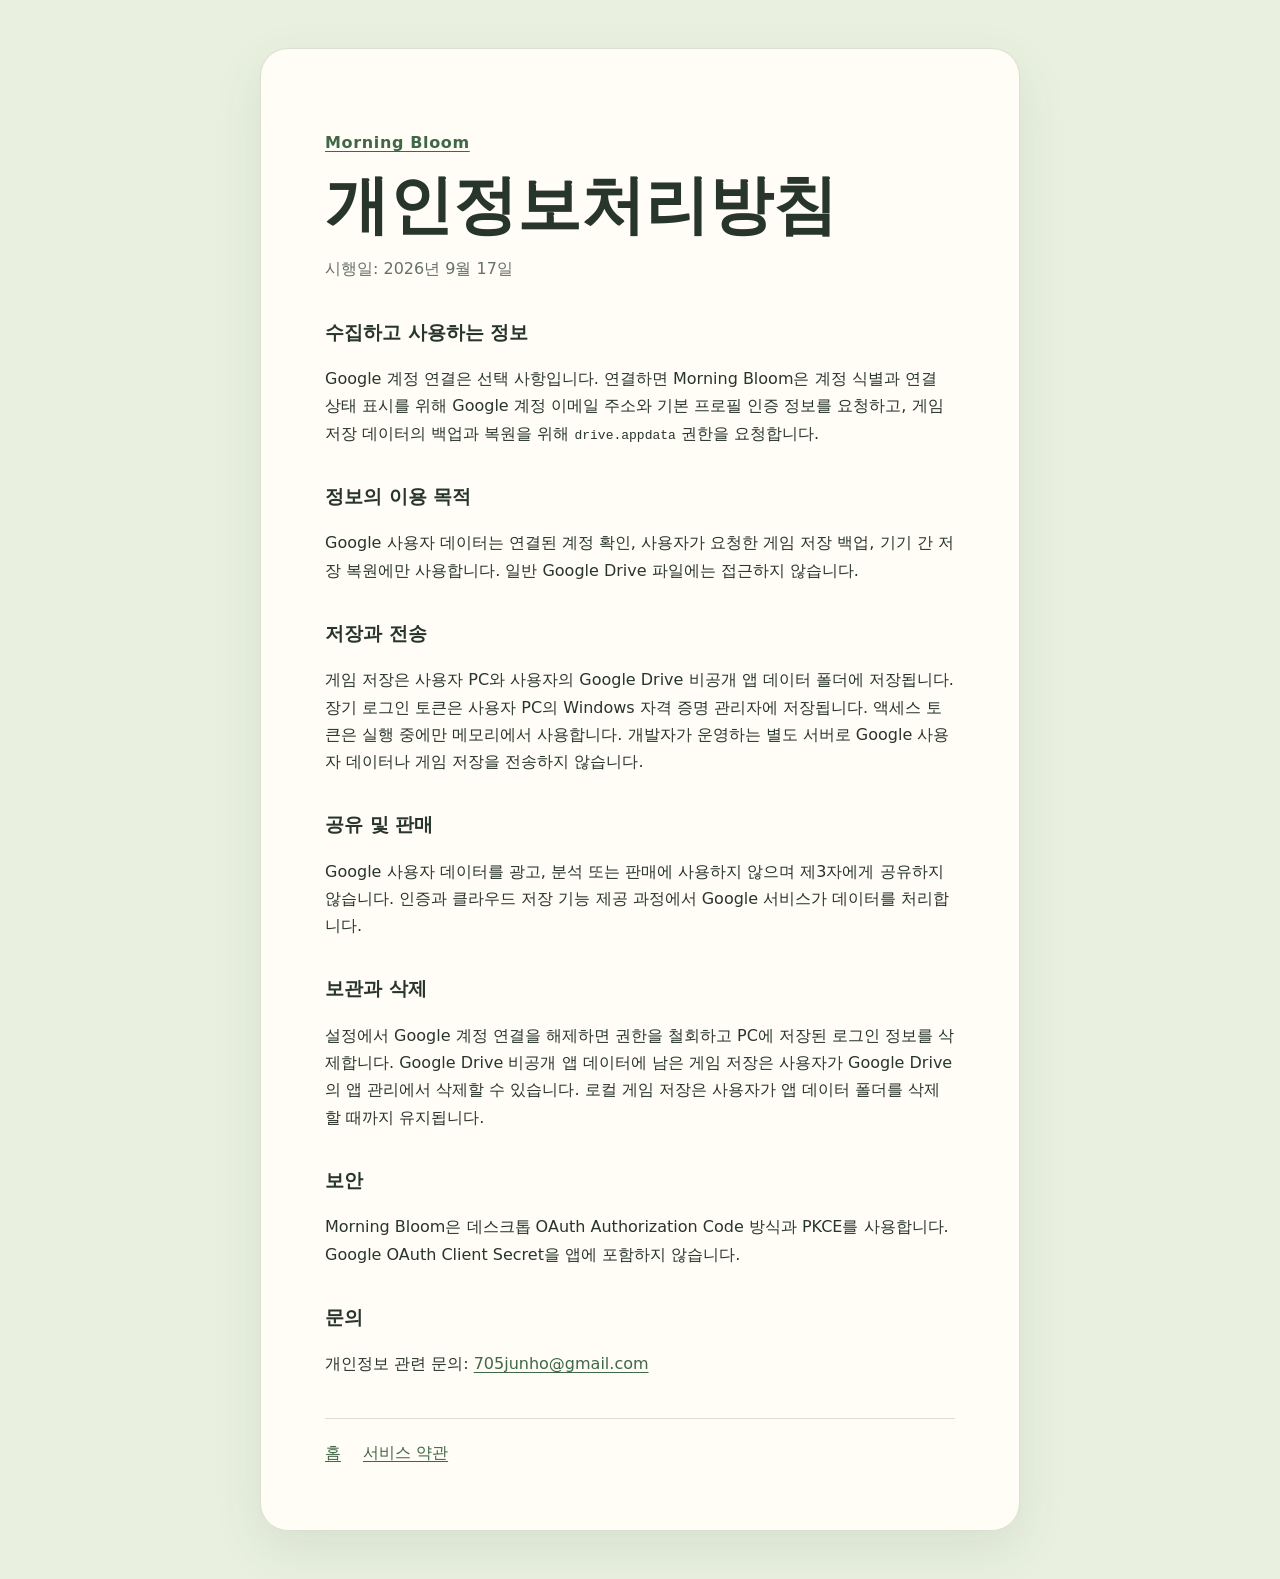
==== docs/privacy/index.html @ 7cd7b0e3 "Add public OAuth branding pages" ====
<!doctype html>
<html lang="ko">
<head>
  <meta charset="utf-8">
  <meta name="viewport" content="width=device-width, initial-scale=1">
  <meta name="description" content="Morning Bloom 개인정보처리방침">
  <title>개인정보처리방침 · Morning Bloom</title>
  <link rel="stylesheet" href="../site.css">
</head>
<body>
  <main>
    <p class="eyebrow"><a href="../">Morning Bloom</a></p>
    <h1>개인정보처리방침</h1>
    <p class="muted">시행일: 2026년 9월 17일</p>

    <section>
      <h2>수집하고 사용하는 정보</h2>
      <p>Google 계정 연결은 선택 사항입니다. 연결하면 Morning Bloom은 계정 식별과 연결 상태 표시를 위해 Google 계정 이메일 주소와 기본 프로필 인증 정보를 요청하고, 게임 저장 데이터의 백업과 복원을 위해 <code>drive.appdata</code> 권한을 요청합니다.</p>
    </section>

    <section>
      <h2>정보의 이용 목적</h2>
      <p>Google 사용자 데이터는 연결된 계정 확인, 사용자가 요청한 게임 저장 백업, 기기 간 저장 복원에만 사용합니다. 일반 Google Drive 파일에는 접근하지 않습니다.</p>
    </section>

    <section>
      <h2>저장과 전송</h2>
      <p>게임 저장은 사용자 PC와 사용자의 Google Drive 비공개 앱 데이터 폴더에 저장됩니다. 장기 로그인 토큰은 사용자 PC의 Windows 자격 증명 관리자에 저장됩니다. 액세스 토큰은 실행 중에만 메모리에서 사용합니다. 개발자가 운영하는 별도 서버로 Google 사용자 데이터나 게임 저장을 전송하지 않습니다.</p>
    </section>

    <section>
      <h2>공유 및 판매</h2>
      <p>Google 사용자 데이터를 광고, 분석 또는 판매에 사용하지 않으며 제3자에게 공유하지 않습니다. 인증과 클라우드 저장 기능 제공 과정에서 Google 서비스가 데이터를 처리합니다.</p>
    </section>

    <section>
      <h2>보관과 삭제</h2>
      <p>설정에서 Google 계정 연결을 해제하면 권한을 철회하고 PC에 저장된 로그인 정보를 삭제합니다. Google Drive 비공개 앱 데이터에 남은 게임 저장은 사용자가 Google Drive의 앱 관리에서 삭제할 수 있습니다. 로컬 게임 저장은 사용자가 앱 데이터 폴더를 삭제할 때까지 유지됩니다.</p>
    </section>

    <section>
      <h2>보안</h2>
      <p>Morning Bloom은 데스크톱 OAuth Authorization Code 방식과 PKCE를 사용합니다. Google OAuth Client Secret을 앱에 포함하지 않습니다.</p>
    </section>

    <section>
      <h2>문의</h2>
      <p>개인정보 관련 문의: <a href="mailto:705junho@gmail.com">705junho@gmail.com</a></p>
    </section>

    <nav aria-label="정책 문서"><a href="../">홈</a><a href="../terms/">서비스 약관</a></nav>
  </main>
</body>
</html>
---- docs/site.css ----
:root {
  color-scheme: light;
  --ink: #28352b;
  --muted: #667269;
  --sage: #e9f0df;
  --leaf: #58745b;
  --cream: #fffdf5;
  --line: #d9dfd2;
}

* { box-sizing: border-box; }

body {
  margin: 0;
  color: var(--ink);
  background: var(--sage);
  font-family: system-ui, -apple-system, "Segoe UI", sans-serif;
  line-height: 1.7;
}

main {
  width: min(760px, calc(100% - 32px));
  margin: 48px auto;
  padding: clamp(28px, 6vw, 64px);
  background: var(--cream);
  border: 1px solid var(--line);
  border-radius: 28px;
  box-shadow: 0 18px 50px rgb(64 79 63 / 10%);
}

.logo { display: block; margin-bottom: 20px; }
.eyebrow { color: var(--leaf); font-weight: 700; letter-spacing: .04em; }
h1 { margin: 0 0 16px; font-size: clamp(2.2rem, 8vw, 4rem); line-height: 1.05; }
h2 { margin-top: 34px; font-size: 1.2rem; }
.lead { max-width: 620px; font-size: 1.15rem; }
.muted { color: var(--muted); }
a { color: #3f6748; text-underline-offset: 3px; }
.actions { margin: 34px 0; }
.button {
  display: inline-block;
  padding: 12px 18px;
  color: white;
  background: var(--leaf);
  border-radius: 999px;
  font-weight: 700;
  text-decoration: none;
}
nav { display: flex; flex-wrap: wrap; gap: 12px 22px; margin-top: 40px; padding-top: 20px; border-top: 1px solid var(--line); }
code { overflow-wrap: anywhere; }

@media (max-width: 520px) {
  main { margin: 16px auto; border-radius: 20px; }
}
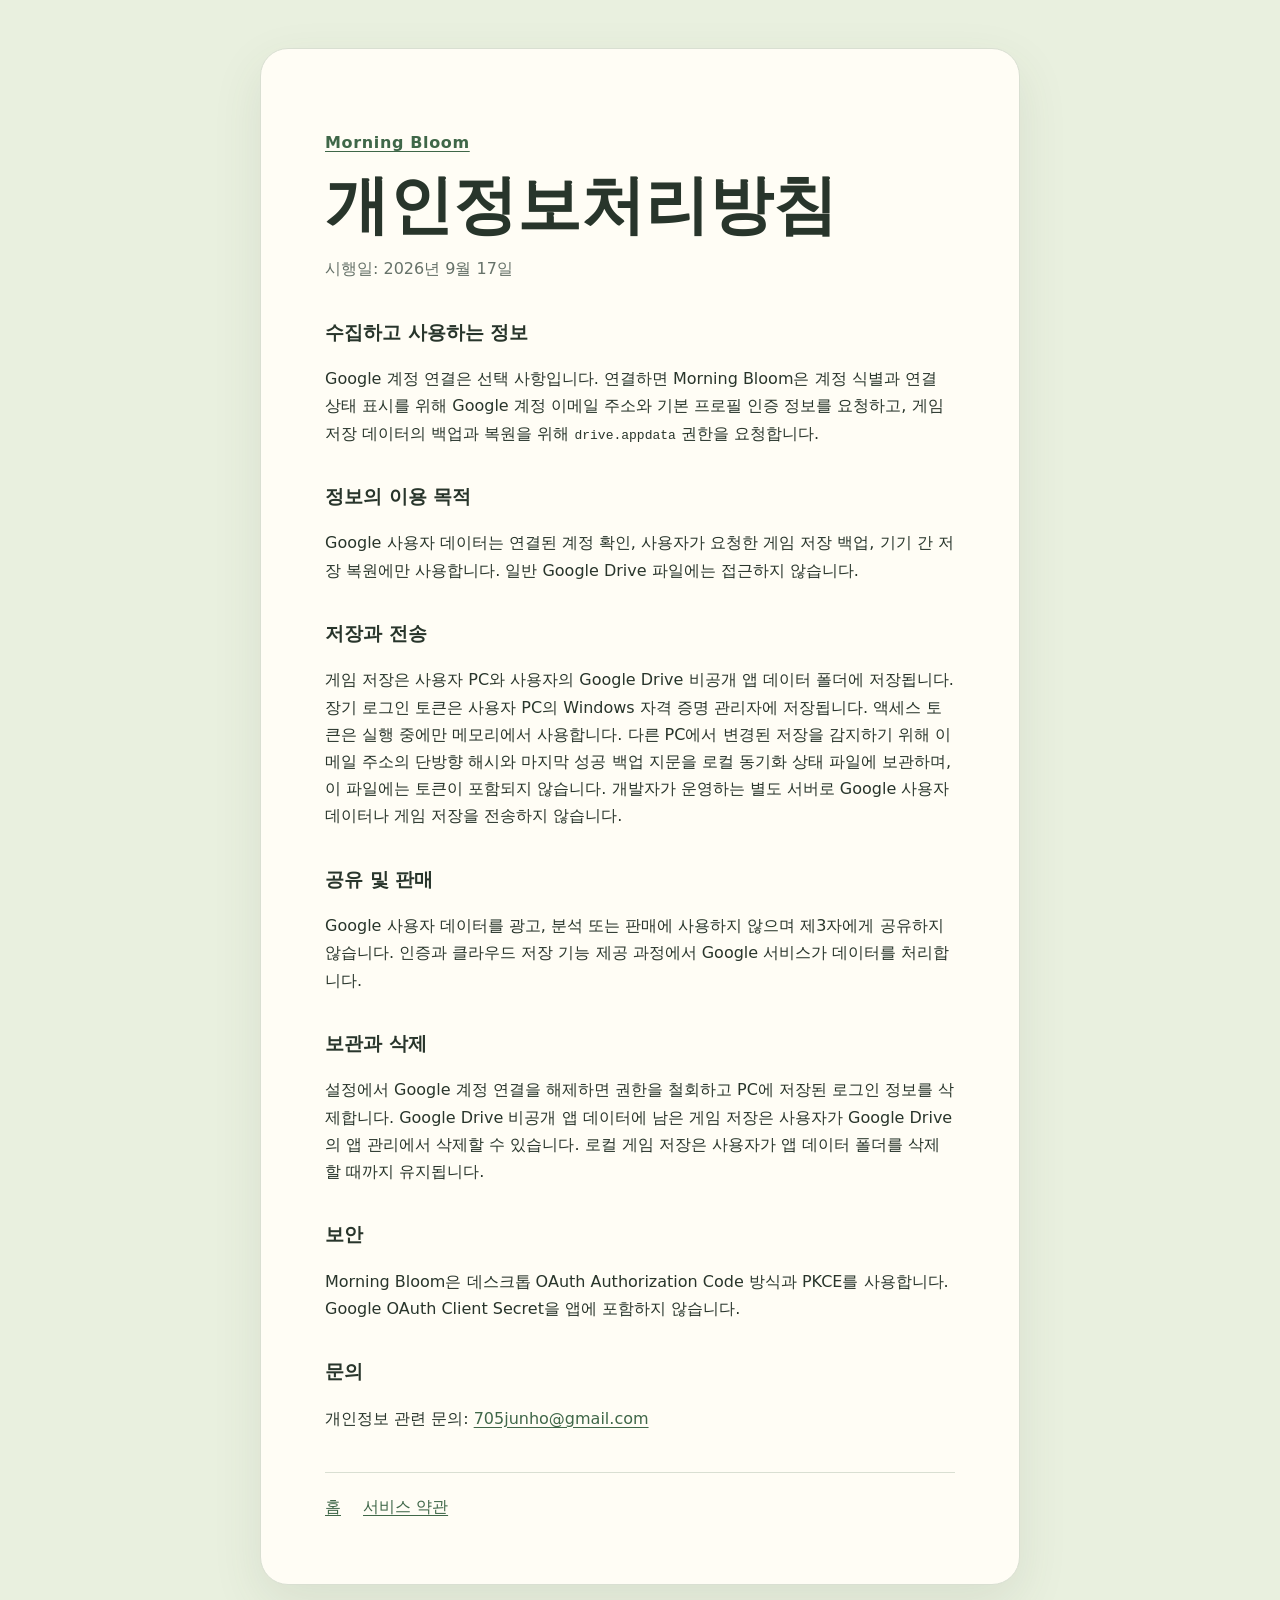
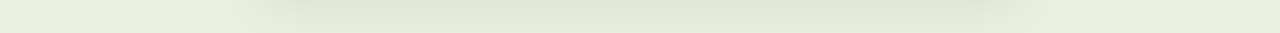
==== commit 9b4514be: "Add stable pot UI and automatic cloud backups" ====
--- a/docs/privacy/index.html
+++ b/docs/privacy/index.html
@@ -25,7 +25,7 @@
 
     <section>
       <h2>저장과 전송</h2>
-      <p>게임 저장은 사용자 PC와 사용자의 Google Drive 비공개 앱 데이터 폴더에 저장됩니다. 장기 로그인 토큰은 사용자 PC의 Windows 자격 증명 관리자에 저장됩니다. 액세스 토큰은 실행 중에만 메모리에서 사용합니다. 개발자가 운영하는 별도 서버로 Google 사용자 데이터나 게임 저장을 전송하지 않습니다.</p>
+      <p>게임 저장은 사용자 PC와 사용자의 Google Drive 비공개 앱 데이터 폴더에 저장됩니다. 장기 로그인 토큰은 사용자 PC의 Windows 자격 증명 관리자에 저장됩니다. 액세스 토큰은 실행 중에만 메모리에서 사용합니다. 다른 PC에서 변경된 저장을 감지하기 위해 이메일 주소의 단방향 해시와 마지막 성공 백업 지문을 로컬 동기화 상태 파일에 보관하며, 이 파일에는 토큰이 포함되지 않습니다. 개발자가 운영하는 별도 서버로 Google 사용자 데이터나 게임 저장을 전송하지 않습니다.</p>
     </section>
 
     <section>
